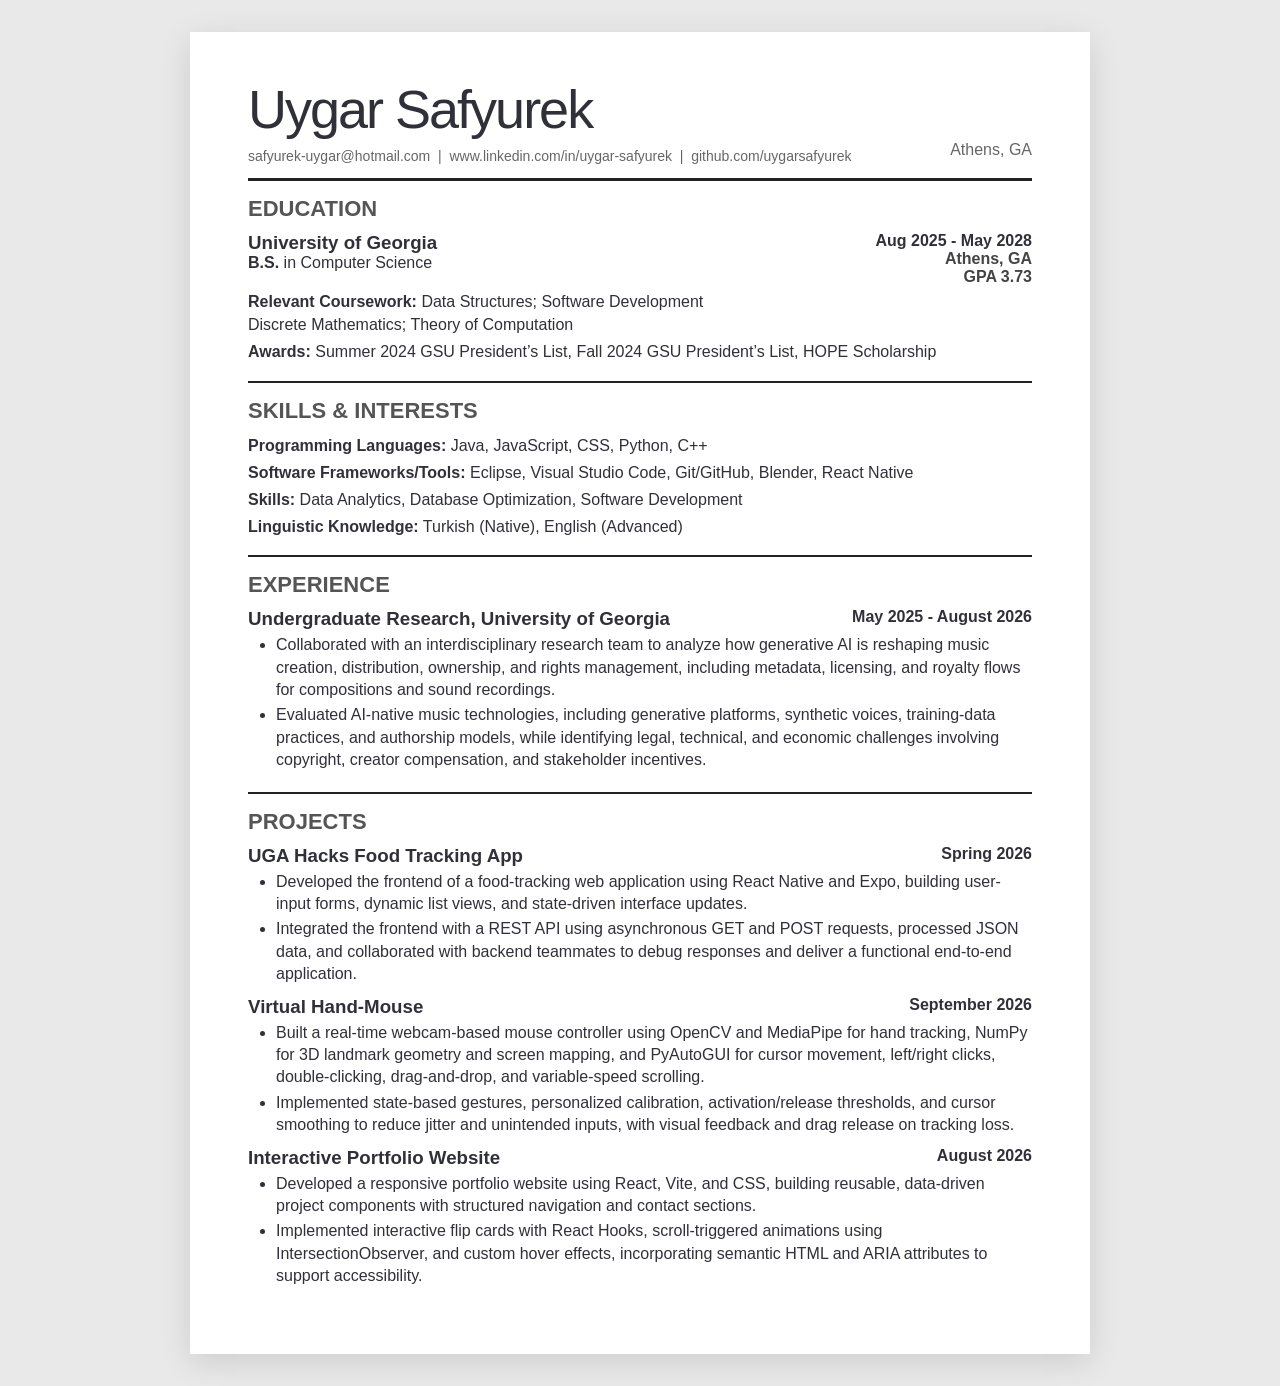
==== resume.html @ 1fce772e "Updates" ====
<!doctype html>
<html lang="en">
<head>
  <meta charset="UTF-8">
  <meta name="viewport" content="width=device-width, initial-scale=1.0">
  <title>Uygar Safyurek | Resume</title>
  <style>
    :root { color: #303038; background: #e9e9e9; font-family: Arial, Helvetica, sans-serif; }
    * { box-sizing: border-box; }
    body { margin: 0; padding: 32px 16px; }
    main { max-width: 900px; margin: 0 auto; padding: 46px 58px; background: #fff; box-shadow: 0 8px 30px rgba(0,0,0,.12); }
    header { display: flex; justify-content: space-between; align-items: end; gap: 24px; padding-bottom: 14px; border-bottom: 3px solid #222; }
    h1 { margin: 0; font-size: clamp(36px, 6vw, 54px); font-weight: 400; letter-spacing: -2px; }
    .location { margin: 0 0 5px; color: #666; font-size: 16px; }
    .contact { margin: 8px 0 0; color: #666; font-size: 14px; }
    section { padding: 15px 0 17px; border-bottom: 2px solid #222; }
    section:last-child { border-bottom: 0; }
    h2 { margin: 0 0 10px; color: #555; font-size: 22px; }
    h3, p { margin: 0; }
    .row { display: flex; justify-content: space-between; gap: 24px; }
    .date { flex: 0 0 auto; font-weight: 700; text-align: right; }
    .muted { color: #444; }
    .label { font-weight: 700; }
    .details { margin-top: 4px; line-height: 1.45; }
    ul { margin: 4px 0 0; padding-left: 28px; }
    li { margin: 3px 0; line-height: 1.4; }
    @media (max-width: 640px) { body { padding: 0; } main { padding: 28px 22px; } header, .row { display: block; } .location, .date { margin-top: 8px; text-align: left; } .contact { line-height: 1.55; } }
    @media print { body { padding: 0; background: #fff; } main { max-width: none; padding: 0; box-shadow: none; } }
  </style>
</head>
<body>
  <main>
    <header>
      <div>
        <h1>Uygar Safyurek</h1>
        <p class="contact">safyurek-uygar@hotmail.com &nbsp;|&nbsp; www.linkedin.com/in/uygar-safyurek &nbsp;|&nbsp; github.com/uygarsafyurek</p>
      </div>
      <p class="location">Athens, GA</p>
    </header>

    <section>
      <h2>EDUCATION</h2>
      <div class="row"><div><h3>University of Georgia</h3><p><span class="label">B.S.</span> in Computer Science</p></div><p class="date">Aug 2025 - May 2028<br><span class="muted">Athens, GA<br>GPA 3.73</span></p></div>
      <p class="details"><span class="label">Relevant Coursework:</span> Data Structures; Software Development<br>Discrete Mathematics; Theory of Computation</p>
      <p class="details"><span class="label">Awards:</span> Summer 2024 GSU President’s List, Fall 2024 GSU President’s List, HOPE Scholarship</p>
    </section>

    <section>
      <h2>SKILLS &amp; INTERESTS</h2>
      <p class="details"><span class="label">Programming Languages:</span> Java, JavaScript, CSS, Python, C++</p>
      <p class="details"><span class="label">Software Frameworks/Tools:</span> Eclipse, Visual Studio Code, Git/GitHub, Blender, React Native</p>
      <p class="details"><span class="label">Skills:</span> Data Analytics, Database Optimization, Software Development</p>
      <p class="details"><span class="label">Linguistic Knowledge:</span> Turkish (Native), English (Advanced)</p>
    </section>

    <section>
      <h2>EXPERIENCE</h2>
      <div class="row"><h3>Undergraduate Research, University of Georgia</h3><p class="date">May 2025 - August 2026</p></div>
      <ul>
        <li>Collaborated with an interdisciplinary research team to analyze how generative AI is reshaping music creation, distribution, ownership, and rights management, including metadata, licensing, and royalty flows for compositions and sound recordings.</li>
        <li>Evaluated AI-native music technologies, including generative platforms, synthetic voices, training-data practices, and authorship models, while identifying legal, technical, and economic challenges involving copyright, creator compensation, and stakeholder incentives.</li>
      </ul>
    </section>

    <section>
      <h2>PROJECTS</h2>
      <div class="row"><h3>UGA Hacks Food Tracking App</h3><p class="date">Spring 2026</p></div>
      <ul><li>Developed the frontend of a food-tracking web application using React Native and Expo, building user-input forms, dynamic list views, and state-driven interface updates.</li><li>Integrated the frontend with a REST API using asynchronous GET and POST requests, processed JSON data, and collaborated with backend teammates to debug responses and deliver a functional end-to-end application.</li></ul>
      <div class="row" style="margin-top: 10px"><h3>Virtual Hand-Mouse</h3><p class="date">September 2026</p></div>
      <ul><li>Built a real-time webcam-based mouse controller using OpenCV and MediaPipe for hand tracking, NumPy for 3D landmark geometry and screen mapping, and PyAutoGUI for cursor movement, left/right clicks, double-clicking, drag-and-drop, and variable-speed scrolling.</li><li>Implemented state-based gestures, personalized calibration, activation/release thresholds, and cursor smoothing to reduce jitter and unintended inputs, with visual feedback and drag release on tracking loss.</li></ul>
      <div class="row" style="margin-top: 10px"><h3>Interactive Portfolio Website</h3><p class="date">August 2026</p></div>
      <ul><li>Developed a responsive portfolio website using React, Vite, and CSS, building reusable, data-driven project components with structured navigation and contact sections.</li><li>Implemented interactive flip cards with React Hooks, scroll-triggered animations using IntersectionObserver, and custom hover effects, incorporating semantic HTML and ARIA attributes to support accessibility.</li></ul>
    </section>
  </main>
</body>
</html>
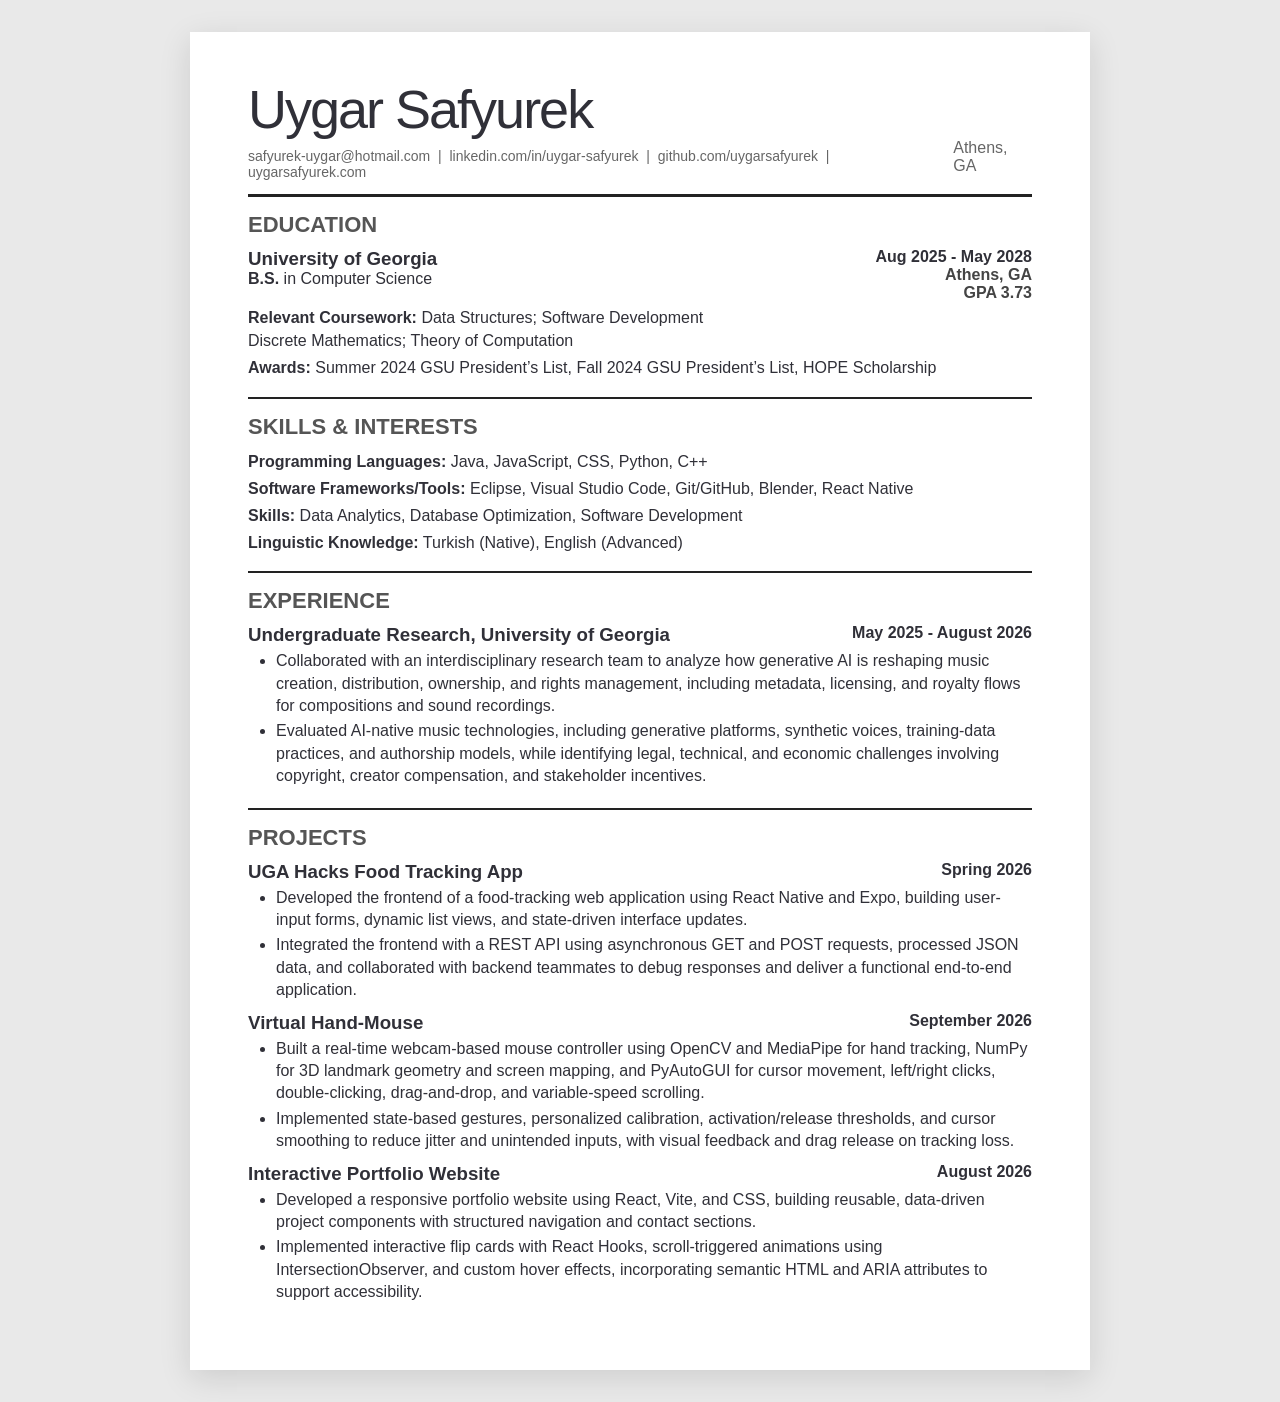
==== commit f36229e0: "Updates" ====
--- a/resume.html
+++ b/resume.html
@@ -33,7 +33,7 @@
     <header>
       <div>
         <h1>Uygar Safyurek</h1>
-        <p class="contact">safyurek-uygar@hotmail.com &nbsp;|&nbsp; www.linkedin.com/in/uygar-safyurek &nbsp;|&nbsp; github.com/uygarsafyurek</p>
+        <p class="contact">safyurek-uygar@hotmail.com &nbsp;|&nbsp; linkedin.com/in/uygar-safyurek &nbsp;|&nbsp; github.com/uygarsafyurek &nbsp;|&nbsp; uygarsafyurek.com</p>
       </div>
       <p class="location">Athens, GA</p>
     </header>
